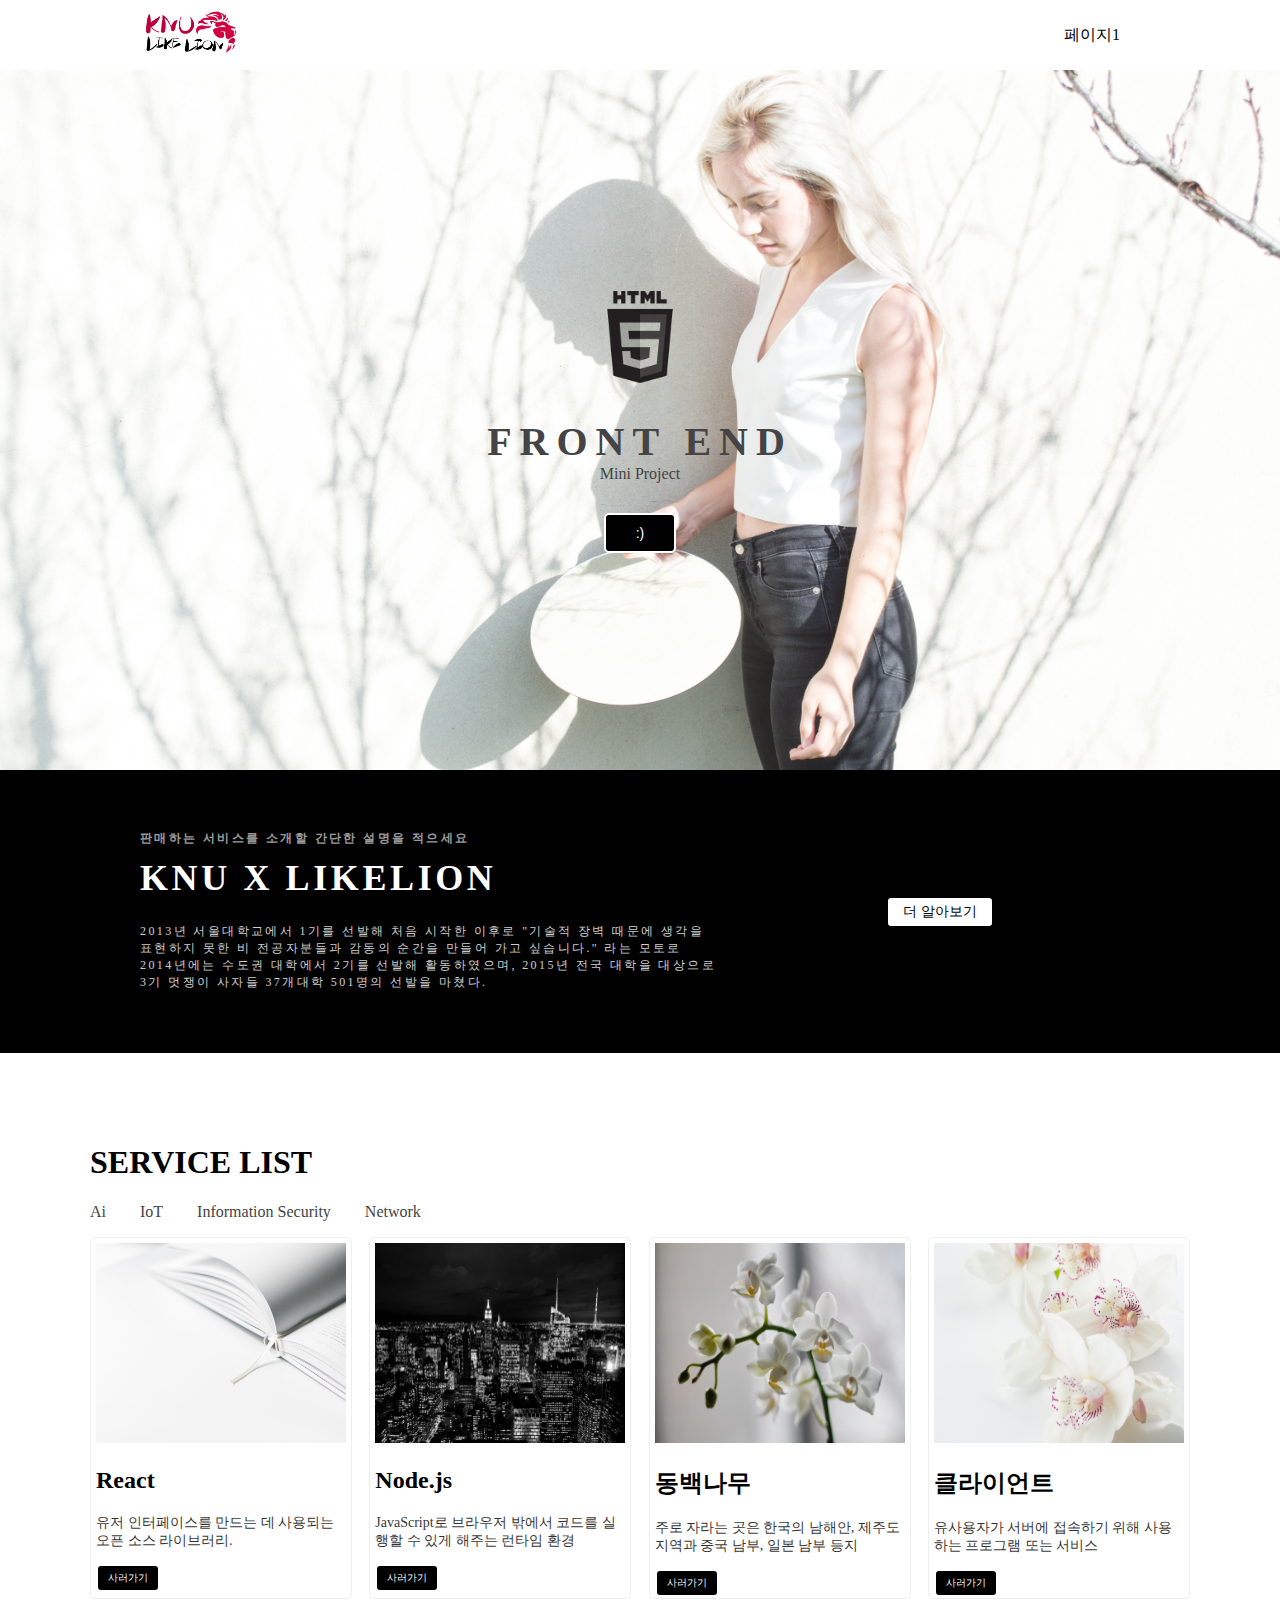
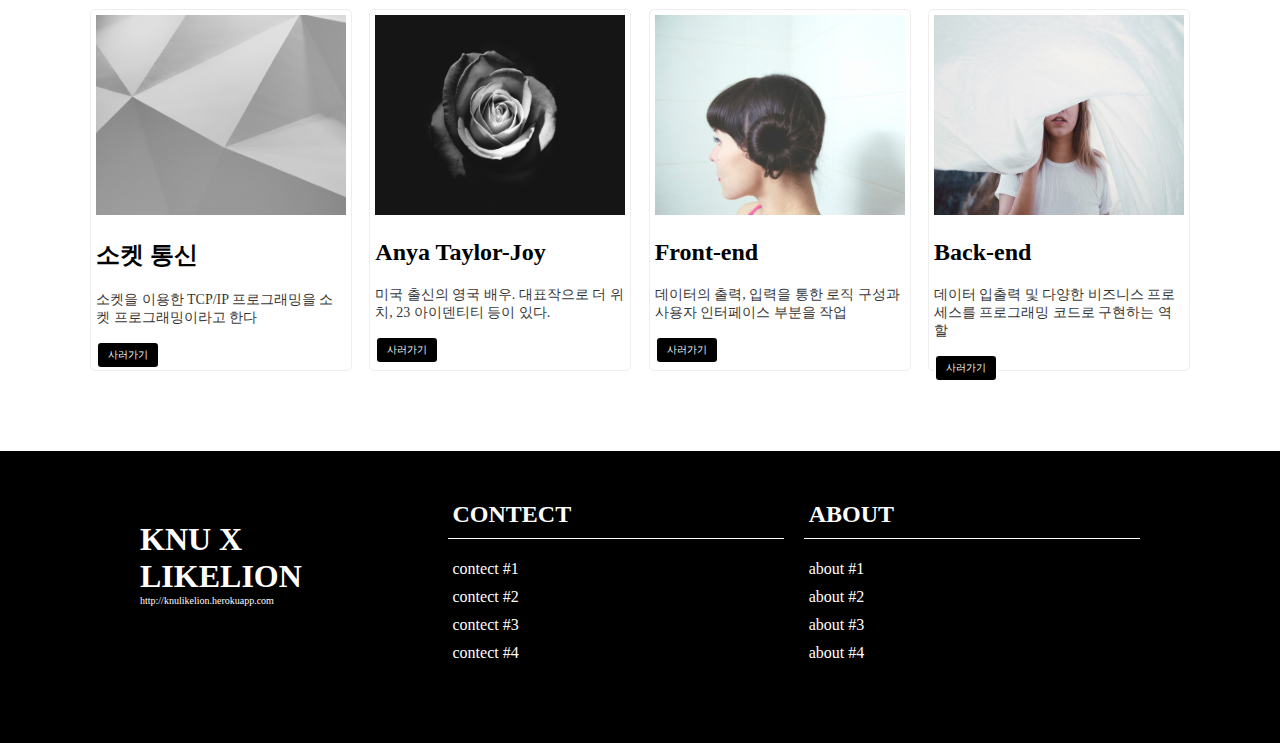
==== frontMiniProject/list.html @ d569b3d2 "create repo" ====
<!DOCTYPE html>
<html lang="en">
<head>
    <meta charset="UTF-8">
    <meta name="viewport" content="width=device-width, initial-scale=1.0">
    <meta http-equiv="X-UA-Compatible" content="ie=edge">
    <title>Document</title>
    <link rel="stylesheet" href="./css/list.css">
    <link rel="stylesheet" href="./css/style.css">
    <link rel="stylesheet" href="https://use.fontawesome.com/releases/v5.8.2/css/all.css" integrity="sha384-oS3vJWv+0UjzBfQzYUhtDYW+Pj2yciDJxpsK1OYPAYjqT085Qq/1cq5FLXAZQ7Ay" crossorigin="anonymous">
</head>
<body>
    <div class="nav">
        <div class="logo">
            <img src="./img/logo_for_room.jpg" alt="">
        </div>
        <div class="nav_but">
            <a href="index.html">페이지1</a>
        </div>
    </div>

    <section class="header">
        <div class="title">
            <img src="./img/logo.png" alt="">
            <h1>FRONT END</h1>
            <p>Mini Project</p>
            <button>:)</button>
        </div>
    </section>

    <section class="list_intro">
        <div class="container">
            <div class="list_intro_left">
                <h2>판매하는 서비스를 소개할 간단한 설명을 적으세요</h2>
                <h1>KNU X LIKELION</h1>
                <p>2013년 서울대학교에서 1기를 선발해 처음 시작한 이후로 "기술적 장벽 때문에 생각을 표현하지 못한 비 전공자분들과 감동의 순간을 만들어 가고 싶습니다." 라는 모토로 2014년에는 수도권 대학에서 2기를 선발해 활동하였으며, 2015년 전국 대학을 대상으로 3기 멋쟁이 사자들 37개대학 501명의 선발을 마쳤다.</p>
            </div>
            <div class="list_intro_right">
                <button>더 알아보기</button>
            </div>
        </div>
    </section>

    <section class="serv_list">
        <div class="container">
            <div class="title">
                <h1>SERVICE LIST</h1>
                <ul>
                    <li><a href="">Ai</a></li>
                    <li><a href="">IoT</a></li>
                    <li><a href="">Information Security</a></li>
                    <li><a href="">Network</a></li>
                </ul>
            </div>
            <div class="item_list">
                <div class="card">
                    <div class="img">
                        <img src="./img/card1.jpg" alt="">
                    </div>
                    <div class="text">
                        <h2>React</h2>
                        <p>유저 인터페이스를 만드는 데 사용되는 오픈 소스 라이브러리.</p>
                        <button><i class="fas fa-check"></i> 사러가기</button>
                    </div>
                </div>
                <div class="card">
                    <div class="img">
                        <img src="./img/card2.jpg" alt="">
                    </div>
                    <div class="text">
                        <h2>Node.js</h2>
                        <p>JavaScript로 브라우저 밖에서 코드를 실행할 수 있게 해주는 런타임 환경</p>
                        <button><i class="fas fa-check"></i> 사러가기</button>
                    </div>
                </div>
                <div class="card">
                    <div class="img">
                        <img src="./img/card3.jpg" alt="">
                    </div>
                    <div class="text">
                        <h2>동백나무</h2>
                        <p>주로 자라는 곳은 한국의 남해안, 제주도 지역과 중국 남부, 일본 남부 등지</p>
                        <button><i class="fas fa-check"></i> 사러가기</button>
                    </div>
                </div>
                <div class="card">
                    <div class="img">
                        <img src="./img/card4.jpg" alt="">
                    </div>
                    <div class="text">
                        <h2>클라이언트</h2>
                        <p>유사용자가 서버에 접속하기 위해 사용하는 프로그램 또는 서비스</p>
                        <button><i class="fas fa-check"></i> 사러가기</button>
                    </div>
                </div>
                <div class="card">
                    <div class="img">
                        <img src="./img/card5.jpg" alt="">
                    </div>
                    <div class="text">
                        <h2>소켓 통신</h2>
                        <p>소켓을 이용한 TCP/IP 프로그래밍을 소켓 프로그래밍이라고 한다</p>
                        <button><i class="fas fa-check"></i> 사러가기</button>
                    </div>
                </div>
                <div class="card">
                    <div class="img">
                        <img src="./img/card6.jpg" alt="">
                    </div>
                    <div class="text">
                        <h2>Anya Taylor-Joy</h2>
                        <p>미국 출신의 영국 배우. 대표작으로 더 위치, 23 아이덴티티 등이 있다.</p>
                        <button><i class="fas fa-check"></i> 사러가기</button>
                    </div>
                </div>
                <div class="card">
                    <div class="img">
                        <img src="./img/card7.jpg" alt="">
                    </div>
                    <div class="text">
                        <h2>Front-end</h2>
                        <p>데이터의 출력, 입력을 통한 로직 구성과 사용자 인터페이스 부분을 작업</p>
                        <button><i class="fas fa-check"></i> 사러가기</button>
                    </div>
                </div>
                <div class="card">
                    <div class="img">
                        <img src="./img/card8.jpg" alt="">
                    </div>
                    <div class="text">
                        <h2>Back-end</h2>
                        <p>데이터 입출력 및 다양한 비즈니스 프로세스를 프로그래밍 코드로 구현하는 역할</p>
                        <button><i class="fas fa-check"></i> 사러가기</button>
                    </div>
                </div>
            </div>
        </div>
    </section>

    <footer>
        <div class="container">
            <div class="left">
                <h1>KNU X LIKELION</h1>
                <p>http://knulikelion.herokuapp.com</p>
                <div class="sns">
                    <i class="fab fa-twitter"></i>
                    <i class="fab fa-facebook-square"></i>
                    <i class="fab fa-instagram"></i>
                    <i class="fab fa-github"></i>
                </div>
            </div>
            <div class="right">
                <div class="list">
                    <h2>CONTECT</h2>
                    <ul>
                        <li>contect #1</li>
                        <li>contect #2</li>
                        <li>contect #3</li>
                        <li>contect #4</li>
                    </ul>
                </div>
                <div class="list">
                    <h2>ABOUT</h2>
                    <ul>
                        <li>about #1</li>
                        <li>about #2</li>
                        <li>about #3</li>
                        <li>about #4</li>
                    </ul>
                </div>
            </div>
        </div>
        <div class="copy_right">

        </div>
    </footer>
</body>
</html>
---- frontMiniProject/css/list.css ----
.list_intro{
    background: black;
    padding-top:50px;
    padding-bottom: 50px;
    color: white;
}


.list_intro .container{
    max-width: 1000px;
    margin: auto;
    display: flex;
    align-items: center;
    justify-content: center;
}

.list_intro .container .list_intro_left{
    flex:1.5;
}

.list_intro .container .list_intro_left h2{
    font-size: 12px;
    opacity: .6; /* 요소를 진하기를 표시 (연하게)0 ~ 1(진하게)*/
    letter-spacing: 0.2em;
}

.list_intro .container .list_intro_left h1{
    margin-top: 0;
    font-size: 36px;
    letter-spacing: 0.1em;
}

.list_intro .container .list_intro_left p{
    font-size: 12px;
    letter-spacing: 0.2em;
    opacity: .8;
    word-wrap: break-word; 
    word-break: keep-all;
}

.list_intro .container .list_intro_right{
    flex:1;
    text-align: center;
}

.list_intro .container .list_intro_right button{
    background: white;
    color:black;
    border:2px solid black; 
    border-radius:5px; 
    padding:5px 15px;
    font-size:14px;
    transition: .5s ease; 
}

.list_intro .container .list_intro_right button:hover{
    transition: .5s ease;
    border:2px solid white;
    background: black;
    color:white;
}

.serv_list{
    padding-top:70px;
    padding-bottom:70px;
}

.serv_list .container{
    max-width: 1100px;
    margin:auto;
}


.serv_list .container .title ul{
    padding-left: 0;
    list-style: none; /* ul의 li를 점을 없애줍니다 */
}

.serv_list .container .title ul li{
    display: inline; /* ul의 li를 가로로 정렬 해줍니다 */
    margin-right: 30px;
}

.serv_list .container .title ul li a{
    text-decoration: none;
    color: #444;
}

.serv_list .container .item_list{
    display: flex;
    flex-wrap : wrap; /* 상위 요소의 너비보다 하위 요소의 너비가 더 클 경우 줄바꿈 */
    justify-content: space-between;
}

.serv_list .container .item_list .card{
    border: 1px solid #eee; /* 테두리를 1px 실선의 #eee 색상으로 */
    border-radius: 5px; /* 모서리를 5px 만큼 둥글게 */
    height: 350px;
    width: 250px;
    padding: 5px;
    margin-bottom: 10px;
}

.serv_list .container .item_list .card img{
    height: 200px;
    width: 250px
} 

.serv_list .container .item_list .card .text p{
    font-size: 14px;
    opacity: .8;
}

.serv_list .container .item_list .card .text button{
    background: black;
    color:white;
    border:2px solid white; /* 테두리를 정의 합니다 // border:두께 형태 색상 */
    border-radius:5px; /* 테두리를 둥글게 바꿔줍니다 */
    padding:5px 10px;
    font-size:10px;
    transition: .5s ease; 
}

.serv_list .container .item_list .card .text button:hover{
    transition: .5s ease;
    border:2px solid black;
    background: transparent;
    color:black;
}
---- frontMiniProject/css/style.css ----
body{
    margin:0;
}

.nav{
    height: 70px;
    display: flex;
    justify-content: space-between;
    align-items: center;
    max-width: 1000px;
    margin:auto;
}

.nav .logo img{
    width:100px;
}

.nav .nav_but a{
    text-decoration: none;
    padding-left: 20px;
    padding-right: 20px;
    color:black;
}

.header{
    background: url(../img/bg.jpg); /* 배경 설정 */
    background-position: center; /* 배경 위치 중앙 */
    background-size: cover; /* 배경 크기 : 그림 하나를 꽉차게 */
    height:700px; /* header 높이는 700px */
    display: flex; 
    align-items: center;
    justify-content: center;
}
.header .title{
    text-align: center; /* 요소 중앙 배열 */
}

.header .title img{
    width:100px;
}

.header .title h1{
    font-size:40px;
    color:#444;
    letter-spacing: 0.2em; /* 글자 간격 조정 */
    margin-bottom:0; /* h1 아래쪽 margin을 0으로 해줍니다. */
}                      /* 기본적으로 h1은 margin을 가지고 있으므로 필요 시에 조정해줍니다 */

.header .title p{
    margin-top:0;
    margin-bottom:30px;
    color:#444;
}

.header .title button{
    background: black;
    color:white;
    border:2px solid white; /* 테두리를 정의 합니다 // border:두께 형태 색상 */
    border-radius:5px; /* 테두리를 둥글게 바꿔줍니다 */
    padding:10px 30px;
    font-size:14px;
    transition: .5s ease; 
}

.header .title button:hover{
    transition: .5s ease;
    border:2px solid black;
    background: transparent;
    color:black;
}

.intro{
    display: flex; 
    justify-content: center;
    align-items: center;
    max-width: 1200px;
    margin: auto;
}

.intro .card{
    flex:1;
    text-align: center;
    margin: 150px 40px;
}

.intro .card i{
    font-size: 70px;
    color: #444;
    margin-bottom: 30px;
}

.intro .card h1{
    letter-spacing: 0.2em;
}

.intro .card p{
    font-size: 10px;
}

.service{
    background: #ddd;
}

.service .container{
    display: flex;
    justify-content: space-between;
    align-items: center;
    max-width: 1000px;
    margin:auto;
}

.service .img{
    height: 300px;
}

.service .img img{
    height: 100%;
    width: auto;
}

.service .text{
    text-align: end; /* 요소들을 오른쪽 맞춤으로 정렬해줍니다 */
    color: #444;
    padding-left:100px;
}

.service .text h1{
    letter-spacing: 0.2em;
}
.service .text p{
    word-wrap: break-word; /* 줄바꿈이 발생할 때, 단어 단위로 나누어 줍니다*/
    word-break: keep-all; /* 줄바꿈이 발생할 때, 단어 단위로 나누어 줍니다*/
    font-size:12px;
}
/* 대문 사진에 사용했던 버튼 속성과 동일 */
.service .text button{
    background: black;
    color:white;
    border:2px solid white; 
    border-radius:5px; 
    padding:5px 15px;
    font-size:14px;
    transition: .5s ease; 
}

.service .text button:hover{
    transition: .5s ease;
    border:2px solid black;
    background: transparent;
    color:black;
}


.service_2{
    background: white;
}

.service_2 .container{
    display: flex;
    justify-content: space-between;
    align-items: center;
    max-width: 1000px;
    margin:auto;
}

.service_2 .img{
    height: 300px;
}

.service_2 .img img{
    height: 100%;
    width: auto;
}

.service_2 .text{
    color: #444;
    padding-right:100px;
}

.service_2 .text h1{
    letter-spacing: 0.2em;
}
.service_2 .text p{
    word-wrap: break-word;
    word-break: keep-all;
    font-size:12px;
}

.service_2 .text button{
    background: white;
    color:black;
    border:2px solid black; 
    border-radius:5px; 
    padding:5px 15px;
    font-size:14px;
    transition: .5s ease; 
}

.service_2 .text button:hover{
    transition: .5s ease;
    border:2px solid white;
    background: black;
    color:white;
}

footer{
    color: white;
    background: black;
    padding-top:50px;
    padding-bottom: 50px;
}

footer .container{
    max-width: 1000px;
    margin:auto;
    padding-bottom: 10px;
    display: flex;
    align-items: center;
}

footer .container .left{
    flex: 1
}

footer .container .left h1{
    margin: 0;    
}

footer .container .left p{
    margin: 0;
    font-size: 10px;
}

footer .container .left .sns{
    margin-top : 30px;
}

footer .container .left .sns i{
    font-size: 24px;
    margin-right: 20px;
}

footer .container .right{
    flex: 3;
    padding-left:50px;
}

footer .container .right{
    display: flex;
    align-items: center;
    justify-content: center;
}

footer .container .right .list{
    flex: 1;
    margin-left:20px;
}

footer .container .right .list h2{
    padding-left: 5px;
    padding-right: 5px;
    margin: 0;
    padding-bottom: 10px;
    border-bottom: 1px solid white;
}

footer .container .right .list ul{
    list-style: none;
    padding: 0;
}

footer .container .right .list ul li{
    padding: 5px 5px;
}

footer .container .right .list ul li:hover{
    background: #222;
}

footer .copy_right{
    text-align: center;
}

footer .copy_right p{
    font-size: 10px;
    margin: 0;
}
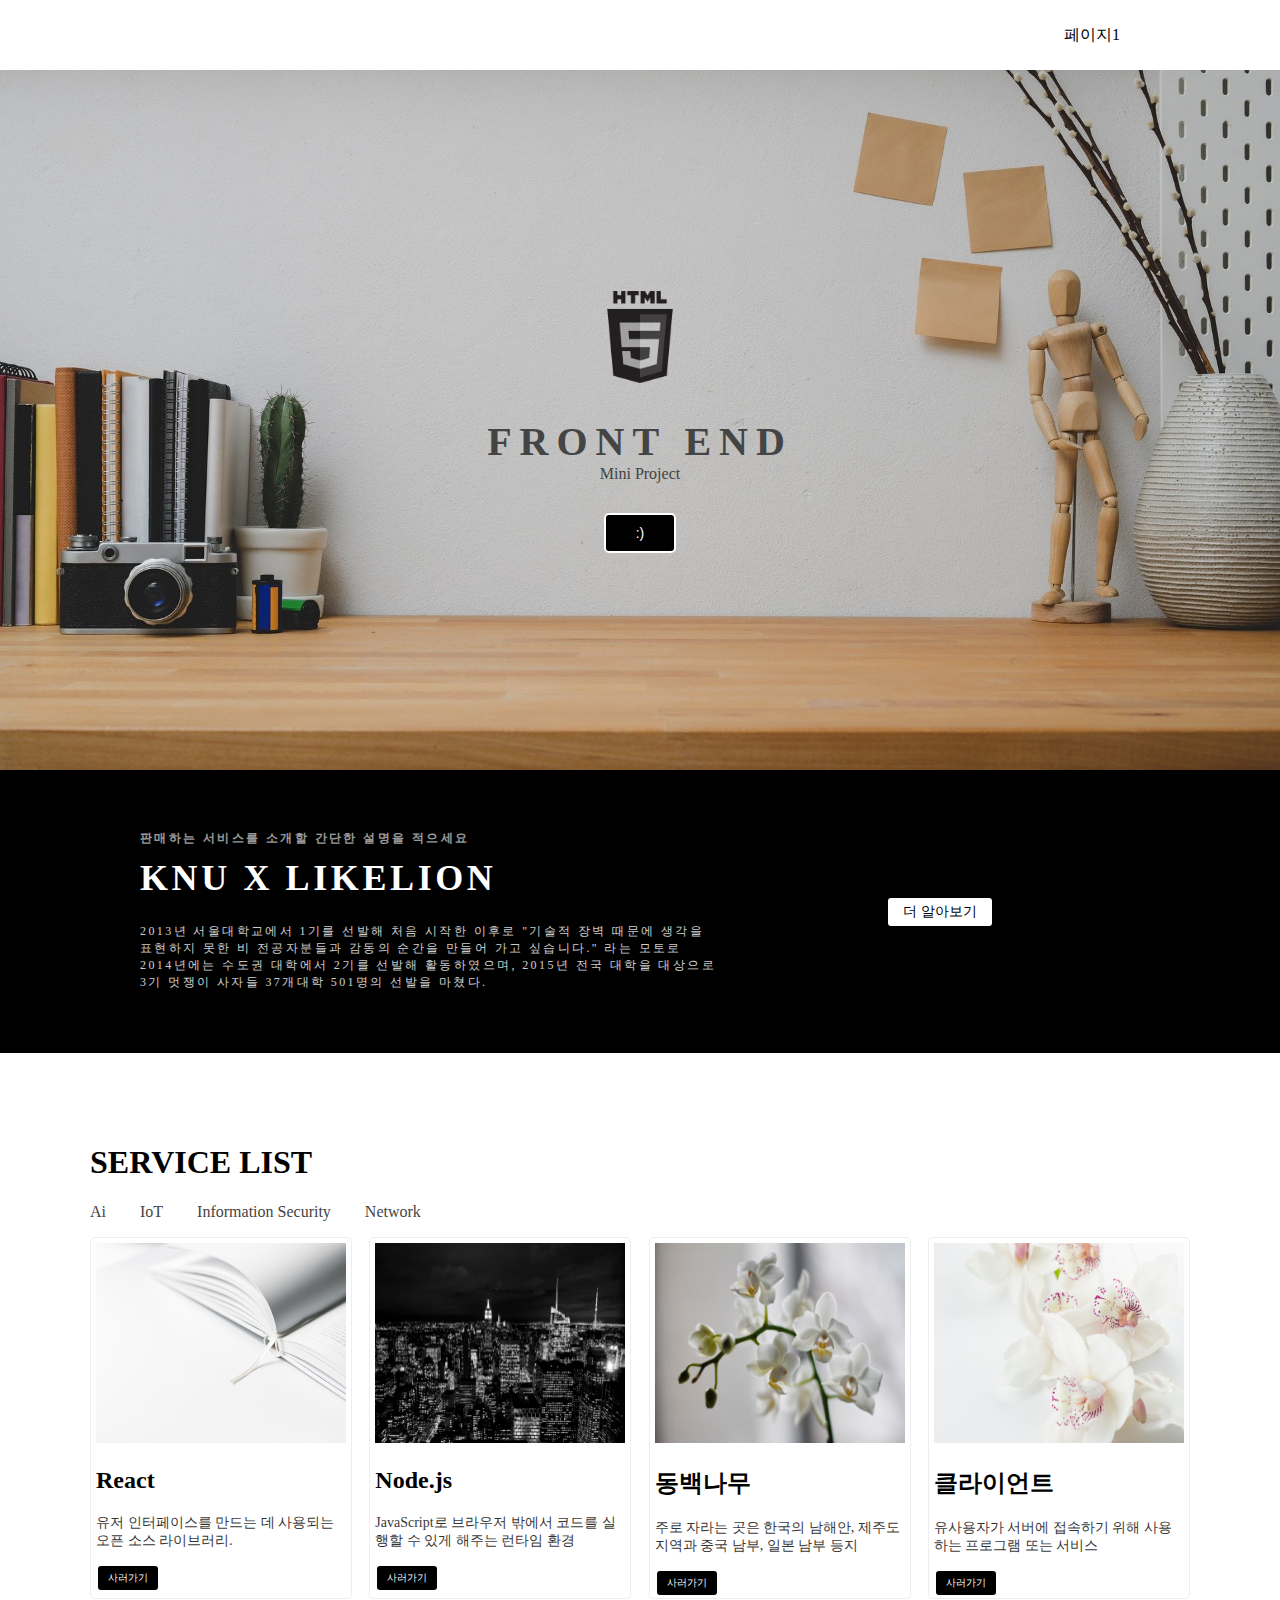
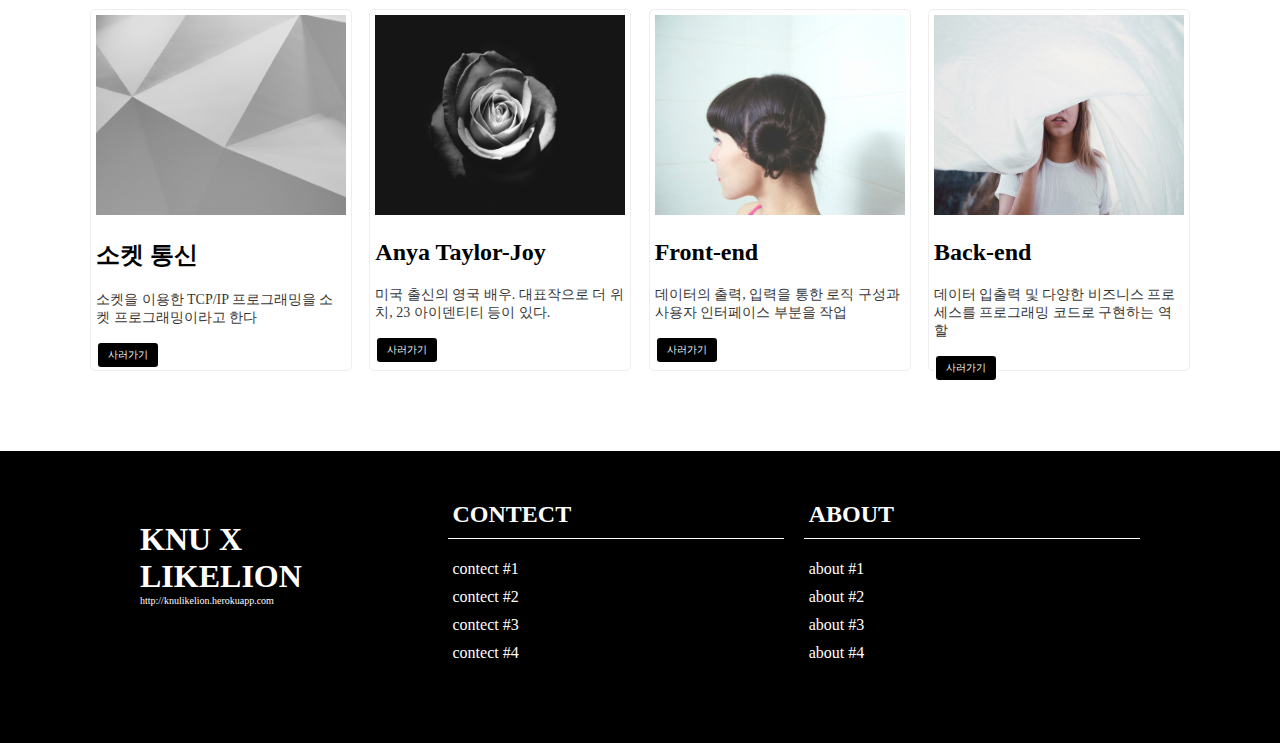
==== commit 65e437f3: "add index" ====
--- a/frontMiniProject/list.html
+++ b/frontMiniProject/list.html
@@ -5,14 +5,14 @@
     <meta name="viewport" content="width=device-width, initial-scale=1.0">
     <meta http-equiv="X-UA-Compatible" content="ie=edge">
     <title>Document</title>
-    <link rel="stylesheet" href="./css/list.css">
-    <link rel="stylesheet" href="./css/style.css">
+    <link rel="stylesheet" href="css/list.css">
+    <link rel="stylesheet" href="css/style.css">
     <link rel="stylesheet" href="https://use.fontawesome.com/releases/v5.8.2/css/all.css" integrity="sha384-oS3vJWv+0UjzBfQzYUhtDYW+Pj2yciDJxpsK1OYPAYjqT085Qq/1cq5FLXAZQ7Ay" crossorigin="anonymous">
 </head>
 <body>
     <div class="nav">
         <div class="logo">
-            <img src="./img/logo_for_room.jpg" alt="">
+            <img src="img/multicampus.png" alt="">
         </div>
         <div class="nav_but">
             <a href="index.html">페이지1</a>
@@ -21,7 +21,7 @@
 
     <section class="header">
         <div class="title">
-            <img src="./img/logo.png" alt="">
+            <img src="img/logo.png" alt="">
             <h1>FRONT END</h1>
             <p>Mini Project</p>
             <button>:)</button>
@@ -55,7 +55,7 @@
             <div class="item_list">
                 <div class="card">
                     <div class="img">
-                        <img src="./img/card1.jpg" alt="">
+                        <img src="img/card1.jpg" alt="">
                     </div>
                     <div class="text">
                         <h2>React</h2>
@@ -65,7 +65,7 @@
                 </div>
                 <div class="card">
                     <div class="img">
-                        <img src="./img/card2.jpg" alt="">
+                        <img src="img/card2.jpg" alt="">
                     </div>
                     <div class="text">
                         <h2>Node.js</h2>
@@ -75,7 +75,7 @@
                 </div>
                 <div class="card">
                     <div class="img">
-                        <img src="./img/card3.jpg" alt="">
+                        <img src="img/card3.jpg" alt="">
                     </div>
                     <div class="text">
                         <h2>동백나무</h2>
@@ -85,7 +85,7 @@
                 </div>
                 <div class="card">
                     <div class="img">
-                        <img src="./img/card4.jpg" alt="">
+                        <img src="img/card4.jpg" alt="">
                     </div>
                     <div class="text">
                         <h2>클라이언트</h2>
@@ -95,7 +95,7 @@
                 </div>
                 <div class="card">
                     <div class="img">
-                        <img src="./img/card5.jpg" alt="">
+                        <img src="img/card5.jpg" alt="">
                     </div>
                     <div class="text">
                         <h2>소켓 통신</h2>
@@ -105,7 +105,7 @@
                 </div>
                 <div class="card">
                     <div class="img">
-                        <img src="./img/card6.jpg" alt="">
+                        <img src="img/card6.jpg" alt="">
                     </div>
                     <div class="text">
                         <h2>Anya Taylor-Joy</h2>
@@ -115,7 +115,7 @@
                 </div>
                 <div class="card">
                     <div class="img">
-                        <img src="./img/card7.jpg" alt="">
+                        <img src="img/card7.jpg" alt="">
                     </div>
                     <div class="text">
                         <h2>Front-end</h2>
@@ -125,7 +125,7 @@
                 </div>
                 <div class="card">
                     <div class="img">
-                        <img src="./img/card8.jpg" alt="">
+                        <img src="img/card8.jpg" alt="">
                     </div>
                     <div class="text">
                         <h2>Back-end</h2>
--- a/frontMiniProject/css/style.css
+++ b/frontMiniProject/css/style.css
@@ -23,7 +23,7 @@
 }
 
 .header{
-    background: url(../img/bg.jpg); /* 배경 설정 */
+    background: url(../img/bg3.jpg); /* 배경 설정 */
     background-position: center; /* 배경 위치 중앙 */
     background-size: cover; /* 배경 크기 : 그림 하나를 꽉차게 */
     height:700px; /* header 높이는 700px */
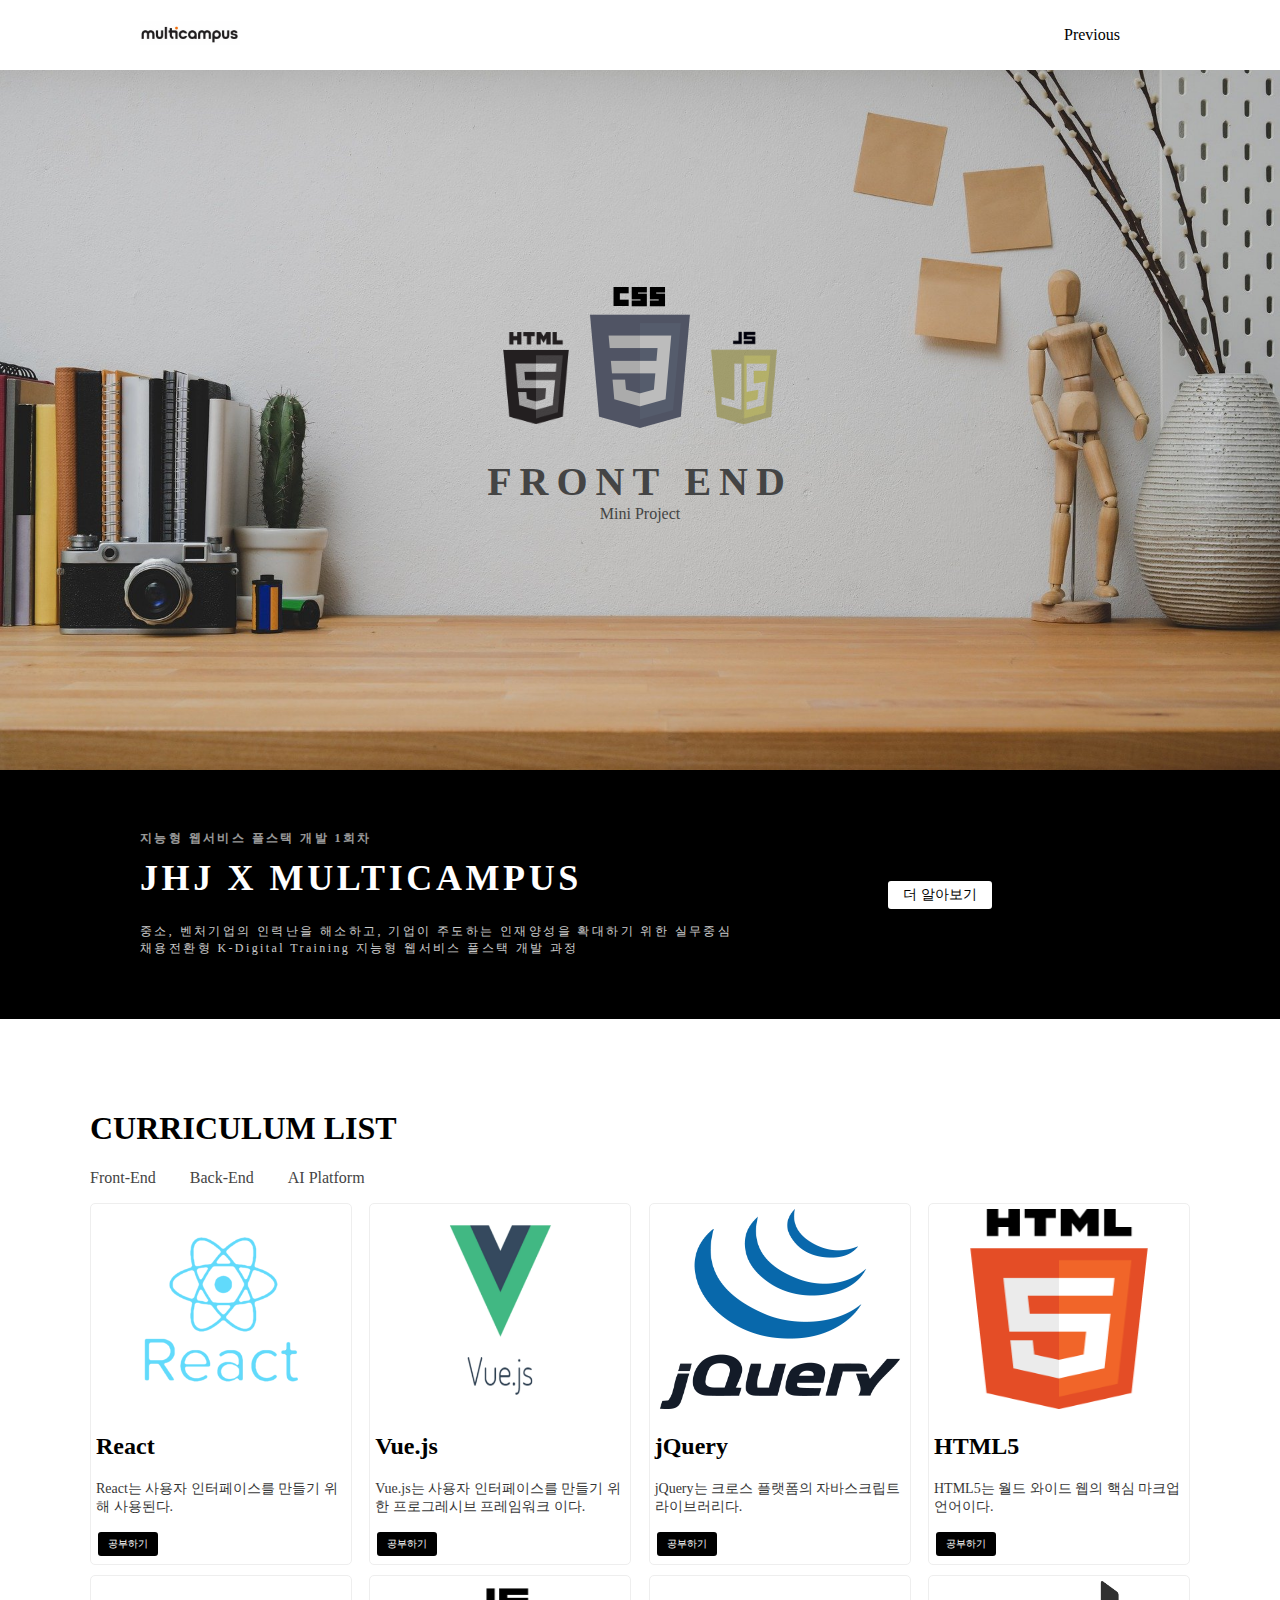
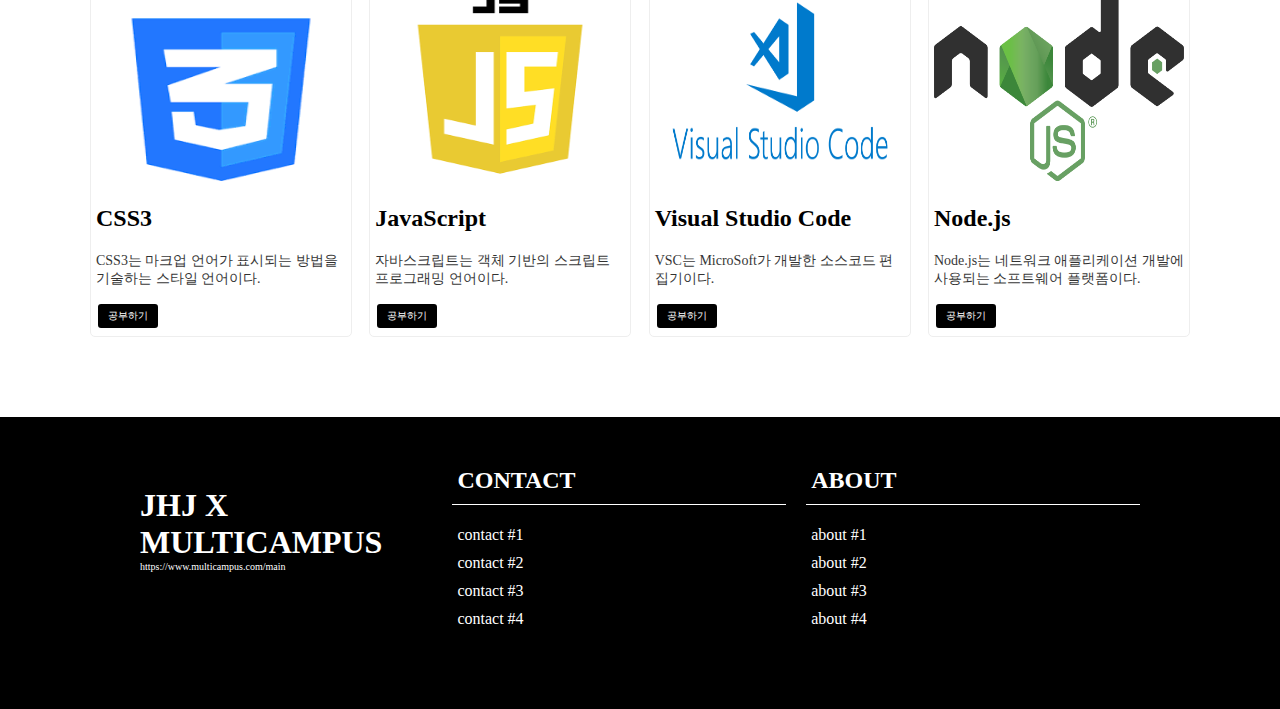
==== commit 01cfd483: "add login, register, list" ====
--- a/frontMiniProject/list.html
+++ b/frontMiniProject/list.html
@@ -12,31 +12,32 @@
 <body>
     <div class="nav">
         <div class="logo">
-            <img src="img/multicampus.png" alt="">
+            <a href="https://www.multicampus.com/kr/index.html"><img src="./img/mc.png" alt=""></a>
         </div>
         <div class="nav_but">
-            <a href="index.html">페이지1</a>
+            <a href="index.html">Previous</a>
         </div>
     </div>
 
     <section class="header">
         <div class="title">
-            <img src="img/logo.png" alt="">
+            <img src="./img/html5.png"  alt="html">
+            <img src="./img/css2.png" alt="css">
+            <img src="./img/js2.png" alt="js">
             <h1>FRONT END</h1>
             <p>Mini Project</p>
-            <button>:)</button>
         </div>
     </section>
 
     <section class="list_intro">
         <div class="container">
             <div class="list_intro_left">
-                <h2>판매하는 서비스를 소개할 간단한 설명을 적으세요</h2>
-                <h1>KNU X LIKELION</h1>
-                <p>2013년 서울대학교에서 1기를 선발해 처음 시작한 이후로 "기술적 장벽 때문에 생각을 표현하지 못한 비 전공자분들과 감동의 순간을 만들어 가고 싶습니다." 라는 모토로 2014년에는 수도권 대학에서 2기를 선발해 활동하였으며, 2015년 전국 대학을 대상으로 3기 멋쟁이 사자들 37개대학 501명의 선발을 마쳤다.</p>
+                <h2>지능형 웹서비스 풀스택 개발 1회차</h2>
+                <h1>JHJ X MULTICAMPUS</h1>
+                <p>중소, 벤처기업의 인력난을 해소하고, 기업이 주도하는 인재양성을 확대하기 위한 실무중심 채용전환형 K-Digital Training 지능형 웹서비스 풀스택 개발 과정</p>
             </div>
             <div class="list_intro_right">
-                <button>더 알아보기</button>
+                <button onclick="location.href = 'https://www.multicampus.com/em/enrolment/courseDetai?p_menu=NzUjU1VC&p_gubun=Qw==&corsCd=FA00RC'">더 알아보기</button>
             </div>
         </div>
     </section>
@@ -44,93 +45,92 @@
     <section class="serv_list">
         <div class="container">
             <div class="title">
-                <h1>SERVICE LIST</h1>
+                <h1>CURRICULUM LIST</h1>
                 <ul>
-                    <li><a href="">Ai</a></li>
-                    <li><a href="">IoT</a></li>
-                    <li><a href="">Information Security</a></li>
-                    <li><a href="">Network</a></li>
+                    <li><a href="">Front-End</a></li>
+                    <li><a href="">Back-End</a></li>
+                    <li><a href="">AI Platform</a></li>
                 </ul>
             </div>
             <div class="item_list">
                 <div class="card">
                     <div class="img">
-                        <img src="img/card1.jpg" alt="">
+                        <img src="img/card_1.png" alt="">
                     </div>
                     <div class="text">
                         <h2>React</h2>
-                        <p>유저 인터페이스를 만드는 데 사용되는 오픈 소스 라이브러리.</p>
-                        <button><i class="fas fa-check"></i> 사러가기</button>
+                        <p>React는 사용자 인터페이스를 만들기 위해 사용된다.</p>
+                        <button><i class="fas fa-check"></i> 공부하기</button>
                     </div>
                 </div>
                 <div class="card">
                     <div class="img">
-                        <img src="img/card2.jpg" alt="">
+                        <img src="img/card_2.png" alt="">
                     </div>
                     <div class="text">
-                        <h2>Node.js</h2>
-                        <p>JavaScript로 브라우저 밖에서 코드를 실행할 수 있게 해주는 런타임 환경</p>
-                        <button><i class="fas fa-check"></i> 사러가기</button>
+                        <h2>Vue.js</h2>
+                        <p>Vue.js는 사용자 인터페이스를 만들기 위한 프로그레시브 프레임워크 이다.</p>
+                        <button><i class="fas fa-check"></i> 공부하기</button>
                     </div>
                 </div>
                 <div class="card">
                     <div class="img">
-                        <img src="img/card3.jpg" alt="">
+                        <img src="img/card_3.gif" alt="">
                     </div>
                     <div class="text">
-                        <h2>동백나무</h2>
-                        <p>주로 자라는 곳은 한국의 남해안, 제주도 지역과 중국 남부, 일본 남부 등지</p>
-                        <button><i class="fas fa-check"></i> 사러가기</button>
+                        <h2>jQuery</h2>
+                        <p>jQuery는 크로스 플랫폼의 자바스크립트 라이브러리다.</p>
+                        <button><i class="fas fa-check"></i> 공부하기</button>
                     </div>
                 </div>
                 <div class="card">
                     <div class="img">
-                        <img src="img/card4.jpg" alt="">
+                        <img src="img/card_4.png" alt="">
                     </div>
                     <div class="text">
-                        <h2>클라이언트</h2>
-                        <p>유사용자가 서버에 접속하기 위해 사용하는 프로그램 또는 서비스</p>
-                        <button><i class="fas fa-check"></i> 사러가기</button>
+                        <h2>HTML5</h2>
+                        <p>HTML5는 월드 와이드 웹의 핵심 마크업 언어이다.</p>
+                        <button><i class="fas fa-check"></i> 공부하기</button>
                     </div>
                 </div>
                 <div class="card">
                     <div class="img">
-                        <img src="img/card5.jpg" alt="">
+                        <img src="img/card_5.png" alt="">
                     </div>
                     <div class="text">
-                        <h2>소켓 통신</h2>
-                        <p>소켓을 이용한 TCP/IP 프로그래밍을 소켓 프로그래밍이라고 한다</p>
-                        <button><i class="fas fa-check"></i> 사러가기</button>
+                        <h2>CSS3</h2>
+                        <p>CSS3는 마크업 언어가 표시되는 방법을 기술하는 스타일 언어이다.</p>
+                        <button><i class="fas fa-check"></i> 공부하기</button>
                     </div>
                 </div>
                 <div class="card">
                     <div class="img">
-                        <img src="img/card6.jpg" alt="">
+                        <img src="img/card_6.png" alt="">
                     </div>
                     <div class="text">
-                        <h2>Anya Taylor-Joy</h2>
-                        <p>미국 출신의 영국 배우. 대표작으로 더 위치, 23 아이덴티티 등이 있다.</p>
-                        <button><i class="fas fa-check"></i> 사러가기</button>
+                        <h2>JavaScript</h2>
+                        <p>자바스크립트는 객체 기반의 스크립트 프로그래밍 언어이다.</p>
+                        <button><i class="fas fa-check"></i> 공부하기</button>
                     </div>
                 </div>
                 <div class="card">
                     <div class="img">
-                        <img src="img/card7.jpg" alt="">
+                        <img src="img/card_7.png" alt="">
                     </div>
                     <div class="text">
-                        <h2>Front-end</h2>
-                        <p>데이터의 출력, 입력을 통한 로직 구성과 사용자 인터페이스 부분을 작업</p>
-                        <button><i class="fas fa-check"></i> 사러가기</button>
+                        <h2>Visual Studio Code</h2>
+                        <p>VSC는 MicroSoft가 개발한 소스코드 편집기이다.</p>
+                        <button><i class="fas fa-check"></i> 공부하기</button>
                     </div>
                 </div>
                 <div class="card">
                     <div class="img">
-                        <img src="img/card8.jpg" alt="">
+                        <img src="img/card_8.png" alt="">
                     </div>
                     <div class="text">
-                        <h2>Back-end</h2>
-                        <p>데이터 입출력 및 다양한 비즈니스 프로세스를 프로그래밍 코드로 구현하는 역할</p>
-                        <button><i class="fas fa-check"></i> 사러가기</button>
+                        <h2>Node.js</h2>
+                        <p>Node.js는 네트워크 애플리케이션 개발에 사용되는 소프트웨어 플랫폼이다.</p>
+                        <button><i class="fas fa-check"></i> 공부하기</button>
                     </div>
                 </div>
             </div>
@@ -140,8 +140,8 @@
     <footer>
         <div class="container">
             <div class="left">
-                <h1>KNU X LIKELION</h1>
-                <p>http://knulikelion.herokuapp.com</p>
+                <h1>JHJ X MULTICAMPUS</h1>
+                <p>https://www.multicampus.com/main</p>
                 <div class="sns">
                     <i class="fab fa-twitter"></i>
                     <i class="fab fa-facebook-square"></i>
@@ -151,12 +151,12 @@
             </div>
             <div class="right">
                 <div class="list">
-                    <h2>CONTECT</h2>
+                    <h2>CONTACT</h2>
                     <ul>
-                        <li>contect #1</li>
-                        <li>contect #2</li>
-                        <li>contect #3</li>
-                        <li>contect #4</li>
+                        <li>contact #1</li>
+                        <li>contact #2</li>
+                        <li>contact #3</li>
+                        <li>contact #4</li>
                     </ul>
                 </div>
                 <div class="list">
